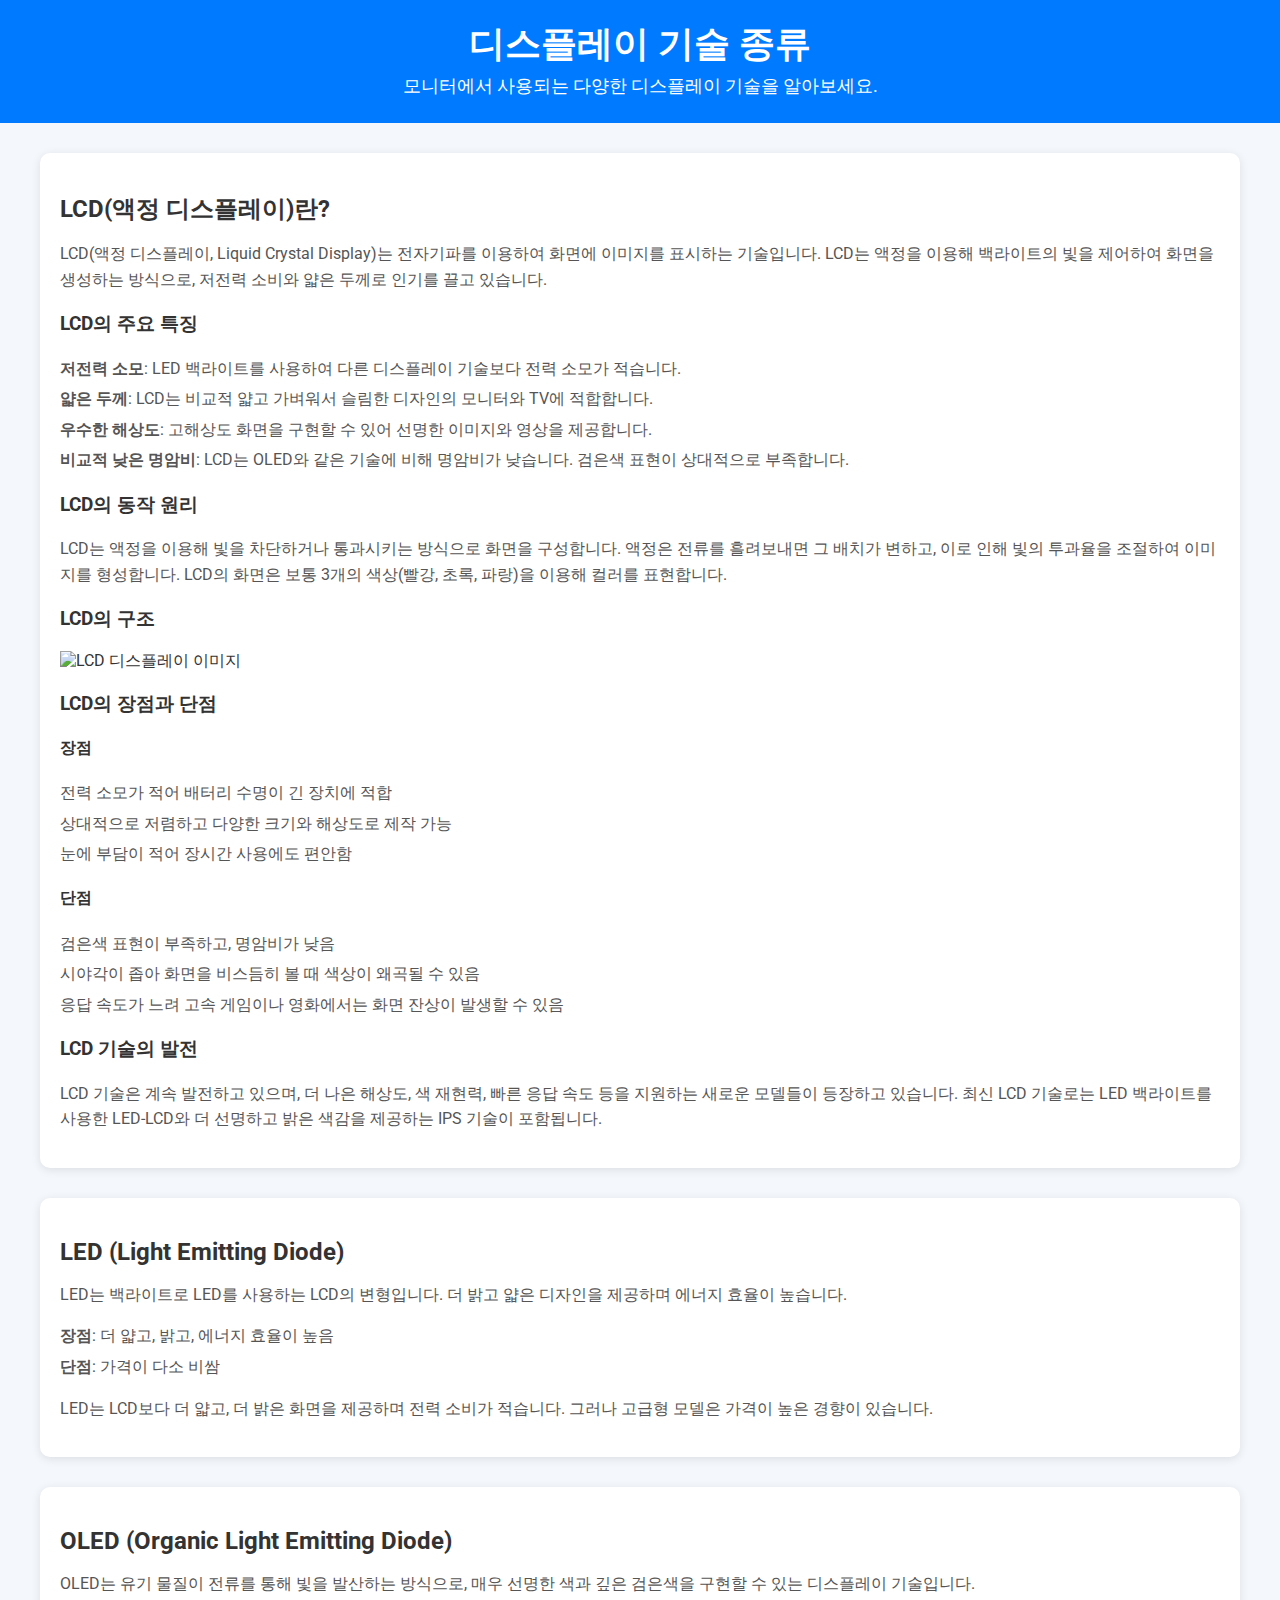
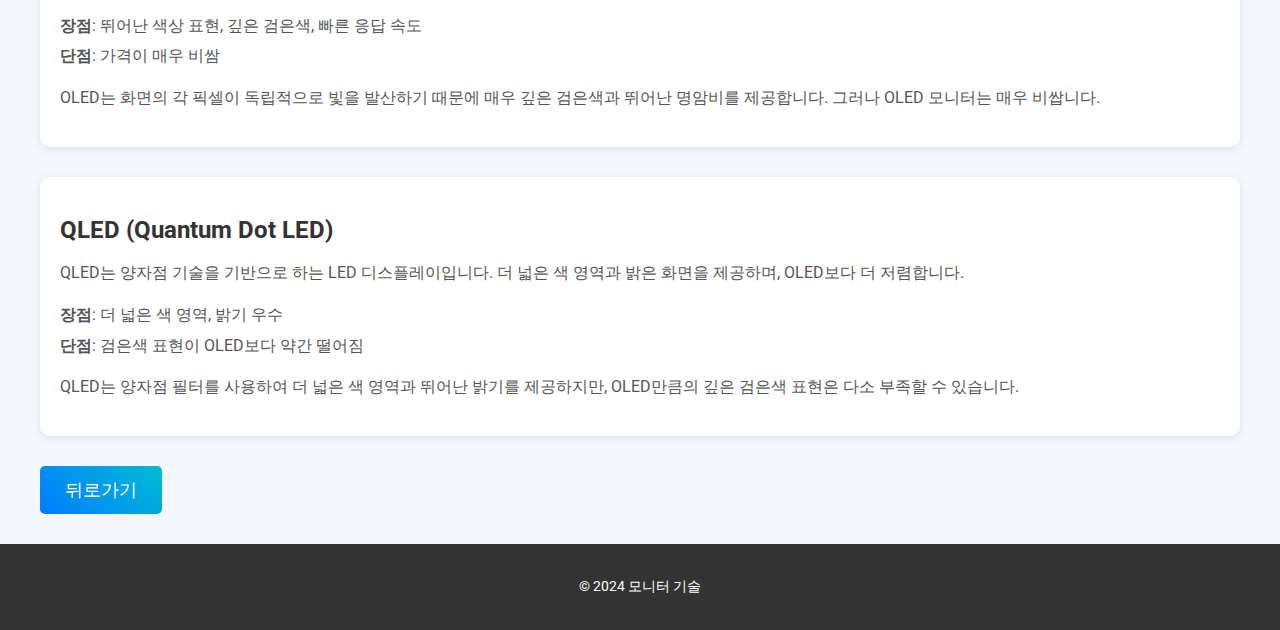
==== display-tech.html @ 16ad0f26 "Update display-tech.html" ====
<!DOCTYPE html>
<html lang="ko">
<head>
  <meta charset="UTF-8">
  <meta name="viewport" content="width=device-width, initial-scale=1.0">
  <title>디스플레이 기술 종류</title>
  <link href="https://fonts.googleapis.com/css2?family=Roboto:wght@400;500;700&display=swap" rel="stylesheet">
  <link rel="stylesheet" href="style1.css">
</head>
<body>

  <header>
    <h1>디스플레이 기술 종류</h1>
    <p>모니터에서 사용되는 다양한 디스플레이 기술을 알아보세요.</p>
  </header>

  <main>
    <div class="product-container">
      <section class="product">
        <h2>LCD(액정 디스플레이)란?</h2>
        <p>LCD(액정 디스플레이, Liquid Crystal Display)는 전자기파를 이용하여 화면에 이미지를 표시하는 기술입니다. LCD는 액정을 이용해 백라이트의 빛을 제어하여 화면을 생성하는 방식으로, 저전력 소비와 얇은 두께로 인기를 끌고 있습니다.</p>
        
        <h3>LCD의 주요 특징</h3>
        <ul>
          <li><strong>저전력 소모</strong>: LED 백라이트를 사용하여 다른 디스플레이 기술보다 전력 소모가 적습니다.</li>
          <li><strong>얇은 두께</strong>: LCD는 비교적 얇고 가벼워서 슬림한 디자인의 모니터와 TV에 적합합니다.</li>
          <li><strong>우수한 해상도</strong>: 고해상도 화면을 구현할 수 있어 선명한 이미지와 영상을 제공합니다.</li>
          <li><strong>비교적 낮은 명암비</strong>: LCD는 OLED와 같은 기술에 비해 명암비가 낮습니다. 검은색 표현이 상대적으로 부족합니다.</li>
        </ul>
  
        <h3>LCD의 동작 원리</h3>
        <p>LCD는 액정을 이용해 빛을 차단하거나 통과시키는 방식으로 화면을 구성합니다. 액정은 전류를 흘려보내면 그 배치가 변하고, 이로 인해 빛의 투과율을 조절하여 이미지를 형성합니다. LCD의 화면은 보통 3개의 색상(빨강, 초록, 파랑)을 이용해 컬러를 표현합니다.</p>

        <h3>LCD의 구조</h3>
        <!-- 외부 URL로 이미지를 삽입 -->
        <img src="https://news.samsungdisplay.com/wp-content/uploads/2014/11/141017-%EC%97%98%EC%8B%9C%EB%94%9420%EA%B5%AC%EB%8F%99%EC%9B%90%EB%A6%AC1.jpg" alt="LCD 디스플레이 이미지" class="product-image">
  
        <h3>LCD의 장점과 단점</h3>
        <h4>장점</h4>
        <ul>
          <li>전력 소모가 적어 배터리 수명이 긴 장치에 적합</li>
          <li>상대적으로 저렴하고 다양한 크기와 해상도로 제작 가능</li>
          <li>눈에 부담이 적어 장시간 사용에도 편안함</li>
        </ul>
  
        <h4>단점</h4>
        <ul>
          <li>검은색 표현이 부족하고, 명암비가 낮음</li>
          <li>시야각이 좁아 화면을 비스듬히 볼 때 색상이 왜곡될 수 있음</li>
          <li>응답 속도가 느려 고속 게임이나 영화에서는 화면 잔상이 발생할 수 있음</li>
        </ul>
  
        <h3>LCD 기술의 발전</h3>
        <p>LCD 기술은 계속 발전하고 있으며, 더 나은 해상도, 색 재현력, 빠른 응답 속도 등을 지원하는 새로운 모델들이 등장하고 있습니다. 최신 LCD 기술로는 LED 백라이트를 사용한 LED-LCD와 더 선명하고 밝은 색감을 제공하는 IPS 기술이 포함됩니다.</p>
      </section>

      <section class="product">
        <h2>LED (Light Emitting Diode)</h2>
        <p>LED는 백라이트로 LED를 사용하는 LCD의 변형입니다. 더 밝고 얇은 디자인을 제공하며 에너지 효율이 높습니다.</p>
        <ul>
          <li><strong>장점</strong>: 더 얇고, 밝고, 에너지 효율이 높음</li>
          <li><strong>단점</strong>: 가격이 다소 비쌈</li>
        </ul>
        <p>LED는 LCD보다 더 얇고, 더 밝은 화면을 제공하며 전력 소비가 적습니다. 그러나 고급형 모델은 가격이 높은 경향이 있습니다.</p>
      </section>

      <section class="product">
        <h2>OLED (Organic Light Emitting Diode)</h2>
        <p>OLED는 유기 물질이 전류를 통해 빛을 발산하는 방식으로, 매우 선명한 색과 깊은 검은색을 구현할 수 있는 디스플레이 기술입니다.</p>
        <ul>
          <li><strong>장점</strong>: 뛰어난 색상 표현, 깊은 검은색, 빠른 응답 속도</li>
          <li><strong>단점</strong>: 가격이 매우 비쌈</li>
        </ul>
        <p>OLED는 화면의 각 픽셀이 독립적으로 빛을 발산하기 때문에 매우 깊은 검은색과 뛰어난 명암비를 제공합니다. 그러나 OLED 모니터는 매우 비쌉니다.</p>
      </section>

      <section class="product">
        <h2>QLED (Quantum Dot LED)</h2>
        <p>QLED는 양자점 기술을 기반으로 하는 LED 디스플레이입니다. 더 넓은 색 영역과 밝은 화면을 제공하며, OLED보다 더 저렴합니다.</p>
        <ul>
          <li><strong>장점</strong>: 더 넓은 색 영역, 밝기 우수</li>
          <li><strong>단점</strong>: 검은색 표현이 OLED보다 약간 떨어짐</li>
        </ul>
        <p>QLED는 양자점 필터를 사용하여 더 넓은 색 영역과 뛰어난 밝기를 제공하지만, OLED만큼의 깊은 검은색 표현은 다소 부족할 수 있습니다.</p>
      </section>

      <section>
        <button class="gradient-button" onclick="window.history.back()">뒤로가기</button>
      </section>
    </div>
  </main>

  <footer>
    <p>&copy; 2024 모니터 기술</p>
  </footer>

</body>
</html>
---- style1.css ----
/* 기본 설정 */
body {
  font-family: 'Roboto', sans-serif;
  margin: 0;
  padding: 0;
  background-color: #f4f7fc;
  color: #333;
}

header {
  background-color: #007bff;
  color: white;
  padding: 20px;
  text-align: center;
}

header h1 {
  font-size: 36px;
  margin: 0;
}

header p {
  font-size: 18px;
  margin: 5px 0;
}

/* 콘텐츠 레이아웃 */
.product-container {
  max-width: 1200px;
  margin: 30px auto;
  padding: 0 15px;
}

.product {
  background-color: white;
  border-radius: 10px;
  box-shadow: 0 2px 10px rgba(0, 0, 0, 0.1);
  margin-bottom: 30px;
  padding: 20px;
}

.product h2 {
  font-size: 24px;
  margin-bottom: 10px;
  color: #333;
}

.product p, .product ul {
  font-size: 16px;
  line-height: 1.6;
  color: #555;
}

.product ul {
  list-style-type: none;
  padding: 0;
}

.product li {
  margin: 5px 0;
}

/* 버튼 스타일 */
button {
  background-color: #007bff;
  color: white;
  font-size: 16px;
  padding: 15px 30px;
  border: none;
  border-radius: 5px;
  cursor: pointer;
  transition: background-color 0.3s, transform 0.2s;
}

button:hover {
  background-color: #0056b3;
  transform: scale(1.05);
}

/* '뒤로가기' 버튼 */
.gradient-button {
  background: linear-gradient(45deg, #007bff, #00bcd4);
  font-size: 18px;
  padding: 12px 25px;
  border-radius: 5px;
}

.gradient-button:hover {
  background: linear-gradient(45deg, #0056b3, #008cba);
  transform: scale(1.05);
}

/* 푸터 */
footer {
  text-align: center;
  padding: 20px;
  background-color: #333;
  color: white;
  font-size: 14px;
}

/* 반응형 디자인 */
@media (max-width: 768px) {
  header h1 {
    font-size: 28px;
  }

  .product-container {
    padding: 0 10px;
  }

  button {
    font-size: 14px;
    padding: 12px 25px;
  }
}

/* GIF 이미지 스타일링 */
.image-style {
  max-width: 100%;  /* 화면 크기에 맞게 반응형 */
  height: auto;     /* 비율 유지 */
  display: block;   /* 이미지가 블록 요소로 다뤄짐 */
  margin: 20px auto; /* 중앙 정렬 */
}
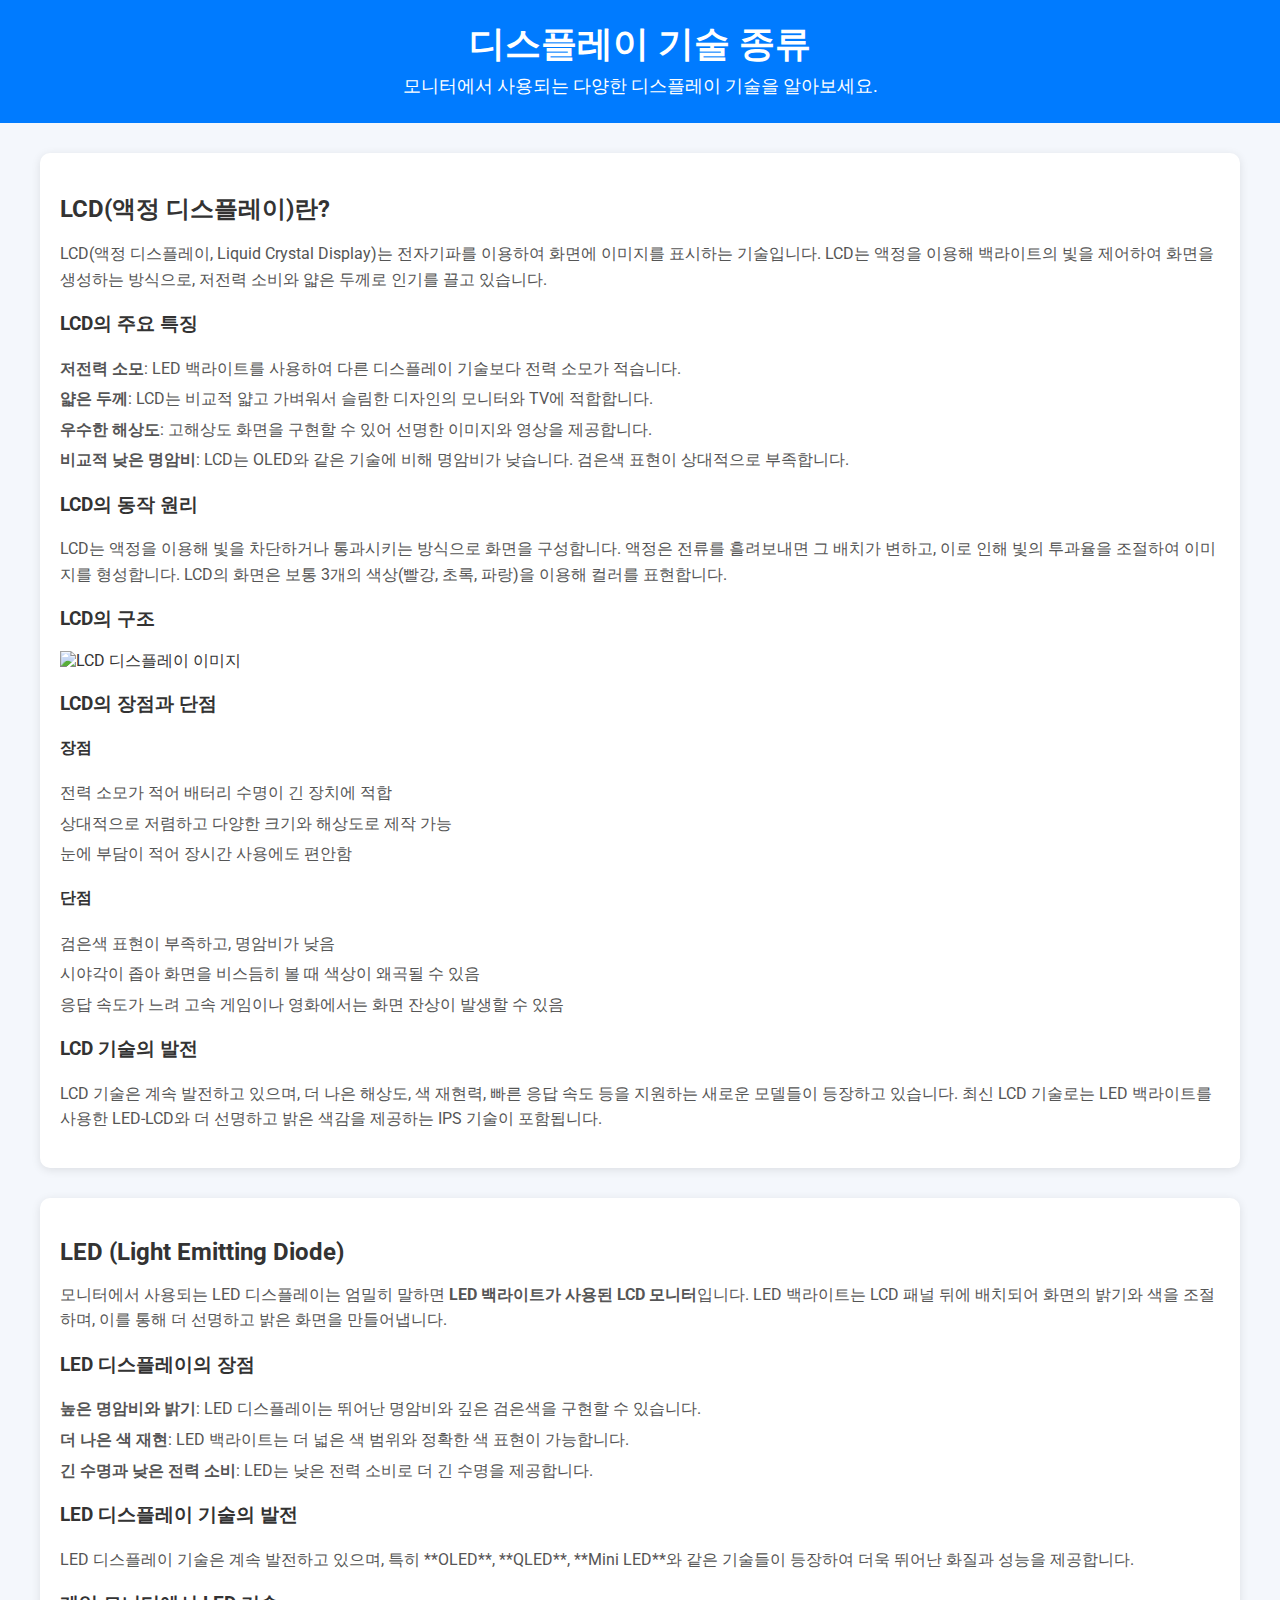
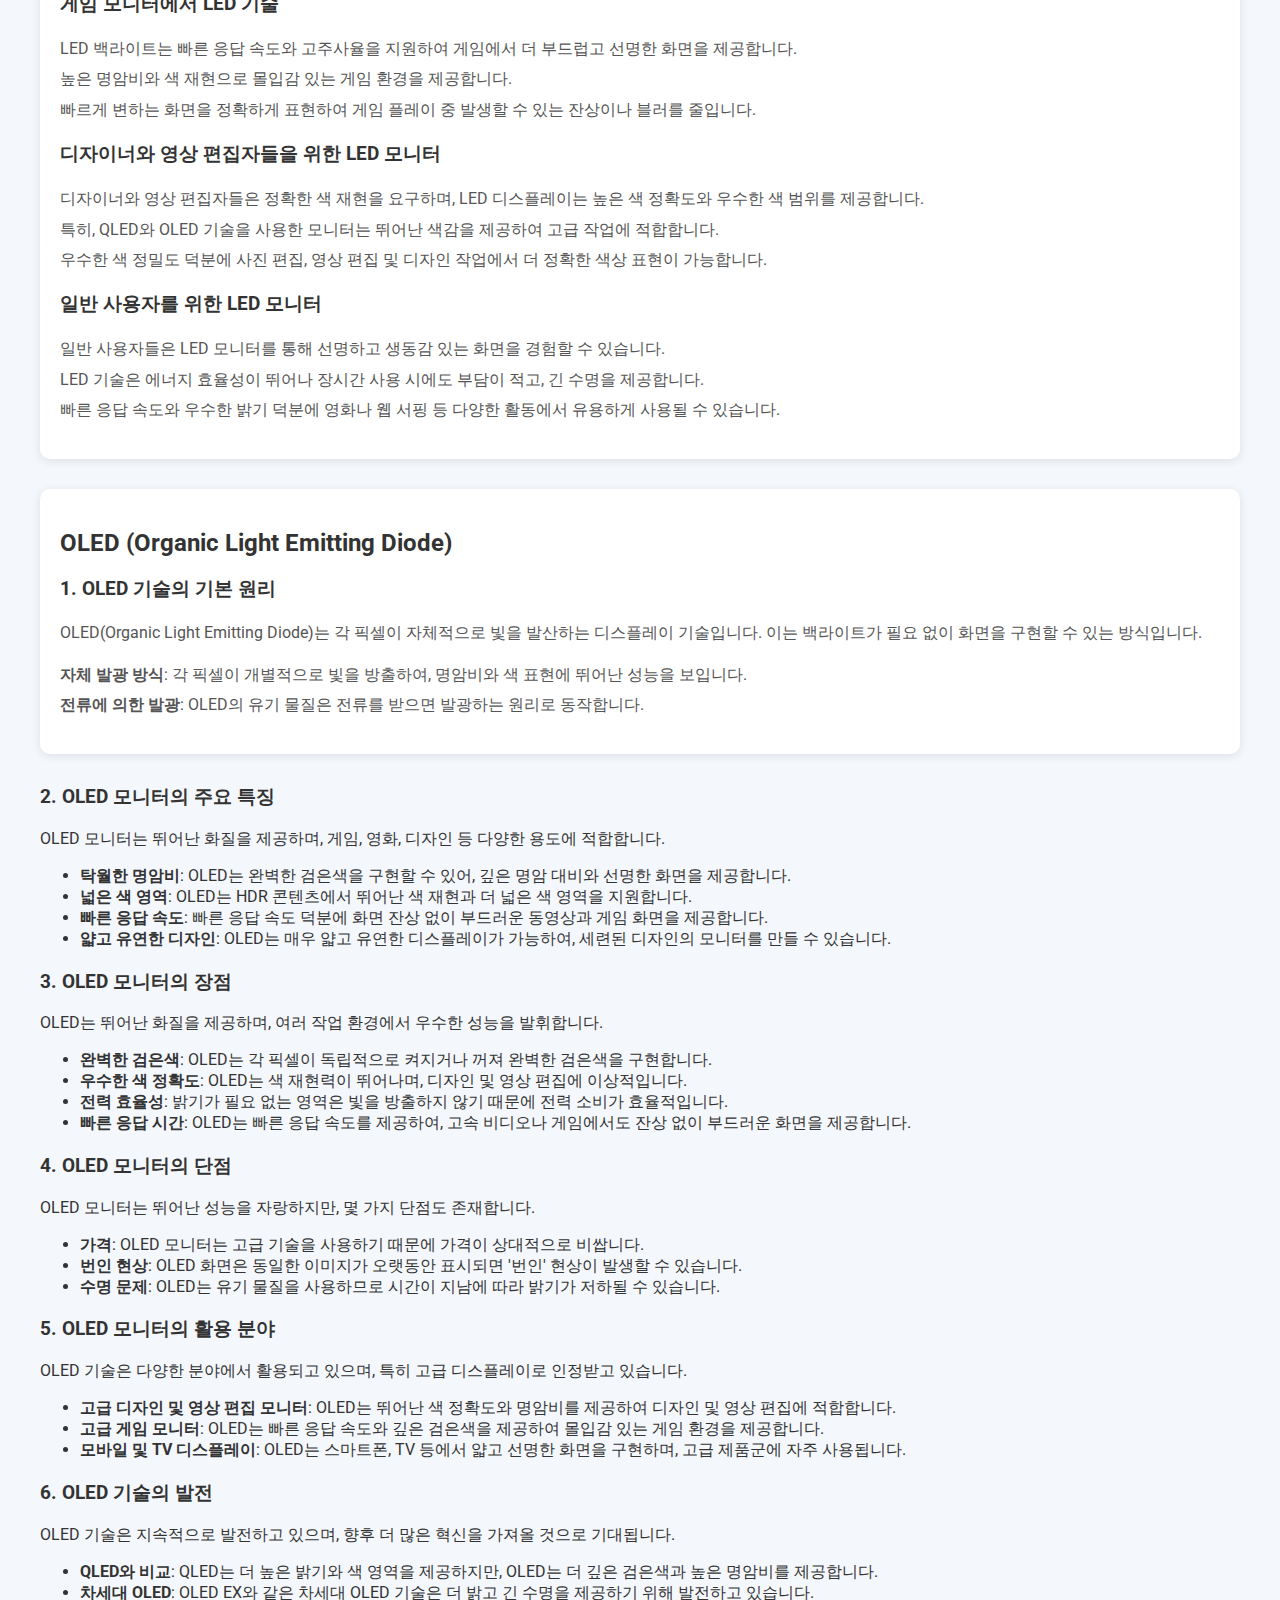
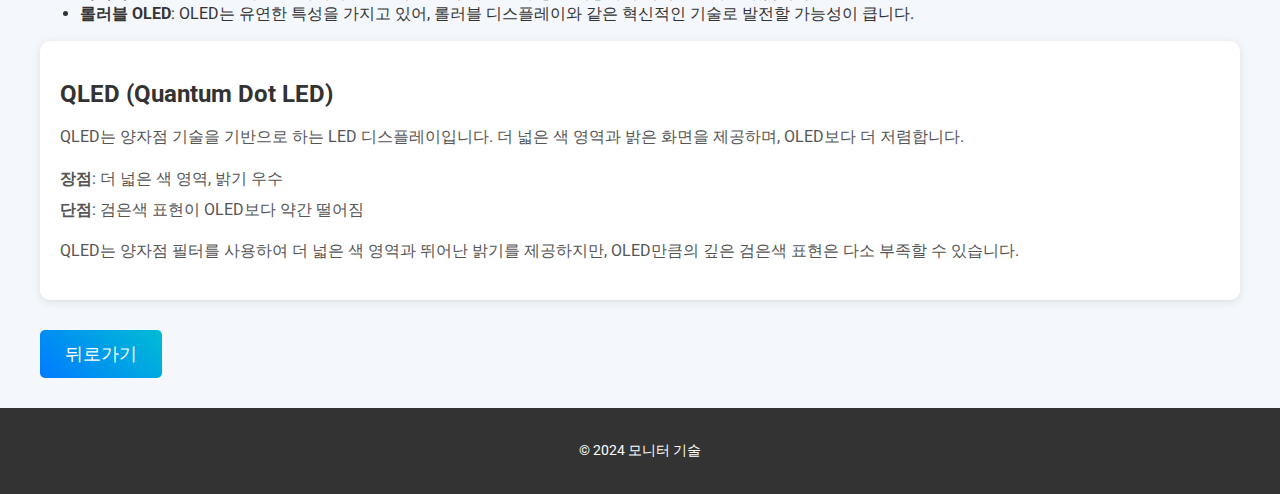
==== commit fc690ca0: "Update display-tech.html" ====
--- a/display-tech.html
+++ b/display-tech.html
@@ -56,22 +56,101 @@
 
       <section class="product">
         <h2>LED (Light Emitting Diode)</h2>
-        <p>LED는 백라이트로 LED를 사용하는 LCD의 변형입니다. 더 밝고 얇은 디자인을 제공하며 에너지 효율이 높습니다.</p>
+        <p>모니터에서 사용되는 LED 디스플레이는 엄밀히 말하면 <strong>LED 백라이트가 사용된 LCD 모니터</strong>입니다. LED 백라이트는 LCD 패널 뒤에 배치되어 화면의 밝기와 색을 조절하며, 이를 통해 더 선명하고 밝은 화면을 만들어냅니다.</p>
+
+        <h3>LED 디스플레이의 장점</h3>
         <ul>
-          <li><strong>장점</strong>: 더 얇고, 밝고, 에너지 효율이 높음</li>
-          <li><strong>단점</strong>: 가격이 다소 비쌈</li>
+          <li><strong>높은 명암비와 밝기</strong>: LED 디스플레이는 뛰어난 명암비와 깊은 검은색을 구현할 수 있습니다.</li>
+          <li><strong>더 나은 색 재현</strong>: LED 백라이트는 더 넓은 색 범위와 정확한 색 표현이 가능합니다.</li>
+          <li><strong>긴 수명과 낮은 전력 소비</strong>: LED는 낮은 전력 소비로 더 긴 수명을 제공합니다.</li>
         </ul>
-        <p>LED는 LCD보다 더 얇고, 더 밝은 화면을 제공하며 전력 소비가 적습니다. 그러나 고급형 모델은 가격이 높은 경향이 있습니다.</p>
+
+        <h3>LED 디스플레이 기술의 발전</h3>
+        <p>LED 디스플레이 기술은 계속 발전하고 있으며, 특히 **OLED**, **QLED**, **Mini LED**와 같은 기술들이 등장하여 더욱 뛰어난 화질과 성능을 제공합니다.</p>
+
+        <h3>게임 모니터에서 LED 기술</h3>
+          <ul>
+            <li>LED 백라이트는 빠른 응답 속도와 고주사율을 지원하여 게임에서 더 부드럽고 선명한 화면을 제공합니다.</li>
+            <li>높은 명암비와 색 재현으로 몰입감 있는 게임 환경을 제공합니다.</li>
+            <li>빠르게 변하는 화면을 정확하게 표현하여 게임 플레이 중 발생할 수 있는 잔상이나 블러를 줄입니다.</li>
+          </ul>
+
+        <h3>디자이너와 영상 편집자들을 위한 LED 모니터</h3>
+        <ul>
+          <li>디자이너와 영상 편집자들은 정확한 색 재현을 요구하며, LED 디스플레이는 높은 색 정확도와 우수한 색 범위를 제공합니다.</li>
+          <li>특히, QLED와 OLED 기술을 사용한 모니터는 뛰어난 색감을 제공하여 고급 작업에 적합합니다.</li>
+          <li>우수한 색 정밀도 덕분에 사진 편집, 영상 편집 및 디자인 작업에서 더 정확한 색상 표현이 가능합니다.</li>
+        </ul>
+
+        <h3>일반 사용자를 위한 LED 모니터</h3>
+        <ul>
+          <li>일반 사용자들은 LED 모니터를 통해 선명하고 생동감 있는 화면을 경험할 수 있습니다.</li>
+          <li>LED 기술은 에너지 효율성이 뛰어나 장시간 사용 시에도 부담이 적고, 긴 수명을 제공합니다.</li>
+          <li>빠른 응답 속도와 우수한 밝기 덕분에 영화나 웹 서핑 등 다양한 활동에서 유용하게 사용될 수 있습니다.</li>
+        </ul>
+
       </section>
 
       <section class="product">
         <h2>OLED (Organic Light Emitting Diode)</h2>
-        <p>OLED는 유기 물질이 전류를 통해 빛을 발산하는 방식으로, 매우 선명한 색과 깊은 검은색을 구현할 수 있는 디스플레이 기술입니다.</p>
-        <ul>
-          <li><strong>장점</strong>: 뛰어난 색상 표현, 깊은 검은색, 빠른 응답 속도</li>
-          <li><strong>단점</strong>: 가격이 매우 비쌈</li>
-        </ul>
-        <p>OLED는 화면의 각 픽셀이 독립적으로 빛을 발산하기 때문에 매우 깊은 검은색과 뛰어난 명암비를 제공합니다. 그러나 OLED 모니터는 매우 비쌉니다.</p>
+<h3>1. OLED 기술의 기본 원리</h2>
+      <p>OLED(Organic Light Emitting Diode)는 각 픽셀이 자체적으로 빛을 발산하는 디스플레이 기술입니다. 이는 백라이트가 필요 없이 화면을 구현할 수 있는 방식입니다.</p>
+      <ul>
+        <li><strong>자체 발광 방식</strong>: 각 픽셀이 개별적으로 빛을 방출하여, 명암비와 색 표현에 뛰어난 성능을 보입니다.</li>
+        <li><strong>전류에 의한 발광</strong>: OLED의 유기 물질은 전류를 받으면 발광하는 원리로 동작합니다.</li>
+      </ul>
+    </section>
+
+    <section>
+      <h3>2. OLED 모니터의 주요 특징</h2>
+      <p>OLED 모니터는 뛰어난 화질을 제공하며, 게임, 영화, 디자인 등 다양한 용도에 적합합니다.</p>
+      <ul>
+        <li><strong>탁월한 명암비</strong>: OLED는 완벽한 검은색을 구현할 수 있어, 깊은 명암 대비와 선명한 화면을 제공합니다.</li>
+        <li><strong>넓은 색 영역</strong>: OLED는 HDR 콘텐츠에서 뛰어난 색 재현과 더 넓은 색 영역을 지원합니다.</li>
+        <li><strong>빠른 응답 속도</strong>: 빠른 응답 속도 덕분에 화면 잔상 없이 부드러운 동영상과 게임 화면을 제공합니다.</li>
+        <li><strong>얇고 유연한 디자인</strong>: OLED는 매우 얇고 유연한 디스플레이가 가능하여, 세련된 디자인의 모니터를 만들 수 있습니다.</li>
+      </ul>
+    </section>
+
+    <section>
+      <h3>3. OLED 모니터의 장점</h2>
+      <p>OLED는 뛰어난 화질을 제공하며, 여러 작업 환경에서 우수한 성능을 발휘합니다.</p>
+      <ul>
+        <li><strong>완벽한 검은색</strong>: OLED는 각 픽셀이 독립적으로 켜지거나 꺼져 완벽한 검은색을 구현합니다.</li>
+        <li><strong>우수한 색 정확도</strong>: OLED는 색 재현력이 뛰어나며, 디자인 및 영상 편집에 이상적입니다.</li>
+        <li><strong>전력 효율성</strong>: 밝기가 필요 없는 영역은 빛을 방출하지 않기 때문에 전력 소비가 효율적입니다.</li>
+        <li><strong>빠른 응답 시간</strong>: OLED는 빠른 응답 속도를 제공하여, 고속 비디오나 게임에서도 잔상 없이 부드러운 화면을 제공합니다.</li>
+      </ul>
+    </section>
+
+    <section>
+      <h3>4. OLED 모니터의 단점</h2>
+      <p>OLED 모니터는 뛰어난 성능을 자랑하지만, 몇 가지 단점도 존재합니다.</p>
+      <ul>
+        <li><strong>가격</strong>: OLED 모니터는 고급 기술을 사용하기 때문에 가격이 상대적으로 비쌉니다.</li>
+        <li><strong>번인 현상</strong>: OLED 화면은 동일한 이미지가 오랫동안 표시되면 '번인' 현상이 발생할 수 있습니다.</li>
+        <li><strong>수명 문제</strong>: OLED는 유기 물질을 사용하므로 시간이 지남에 따라 밝기가 저하될 수 있습니다.</li>
+      </ul>
+    </section>
+
+    <section>
+      <h3>5. OLED 모니터의 활용 분야</h2>
+      <p>OLED 기술은 다양한 분야에서 활용되고 있으며, 특히 고급 디스플레이로 인정받고 있습니다.</p>
+      <ul>
+        <li><strong>고급 디자인 및 영상 편집 모니터</strong>: OLED는 뛰어난 색 정확도와 명암비를 제공하여 디자인 및 영상 편집에 적합합니다.</li>
+        <li><strong>고급 게임 모니터</strong>: OLED는 빠른 응답 속도와 깊은 검은색을 제공하여 몰입감 있는 게임 환경을 제공합니다.</li>
+        <li><strong>모바일 및 TV 디스플레이</strong>: OLED는 스마트폰, TV 등에서 얇고 선명한 화면을 구현하며, 고급 제품군에 자주 사용됩니다.</li>
+      </ul>
+    </section>
+
+    <section>
+      <h3>6. OLED 기술의 발전</h2>
+      <p>OLED 기술은 지속적으로 발전하고 있으며, 향후 더 많은 혁신을 가져올 것으로 기대됩니다.</p>
+      <ul>
+        <li><strong>QLED와 비교</strong>: QLED는 더 높은 밝기와 색 영역을 제공하지만, OLED는 더 깊은 검은색과 높은 명암비를 제공합니다.</li>
+        <li><strong>차세대 OLED</strong>: OLED EX와 같은 차세대 OLED 기술은 더 밝고 긴 수명을 제공하기 위해 발전하고 있습니다.</li>
+        <li><strong>롤러블 OLED</strong>: OLED는 유연한 특성을 가지고 있어, 롤러블 디스플레이와 같은 혁신적인 기술로 발전할 가능성이 큽니다.</li>
+      </ul>
       </section>
 
       <section class="product">
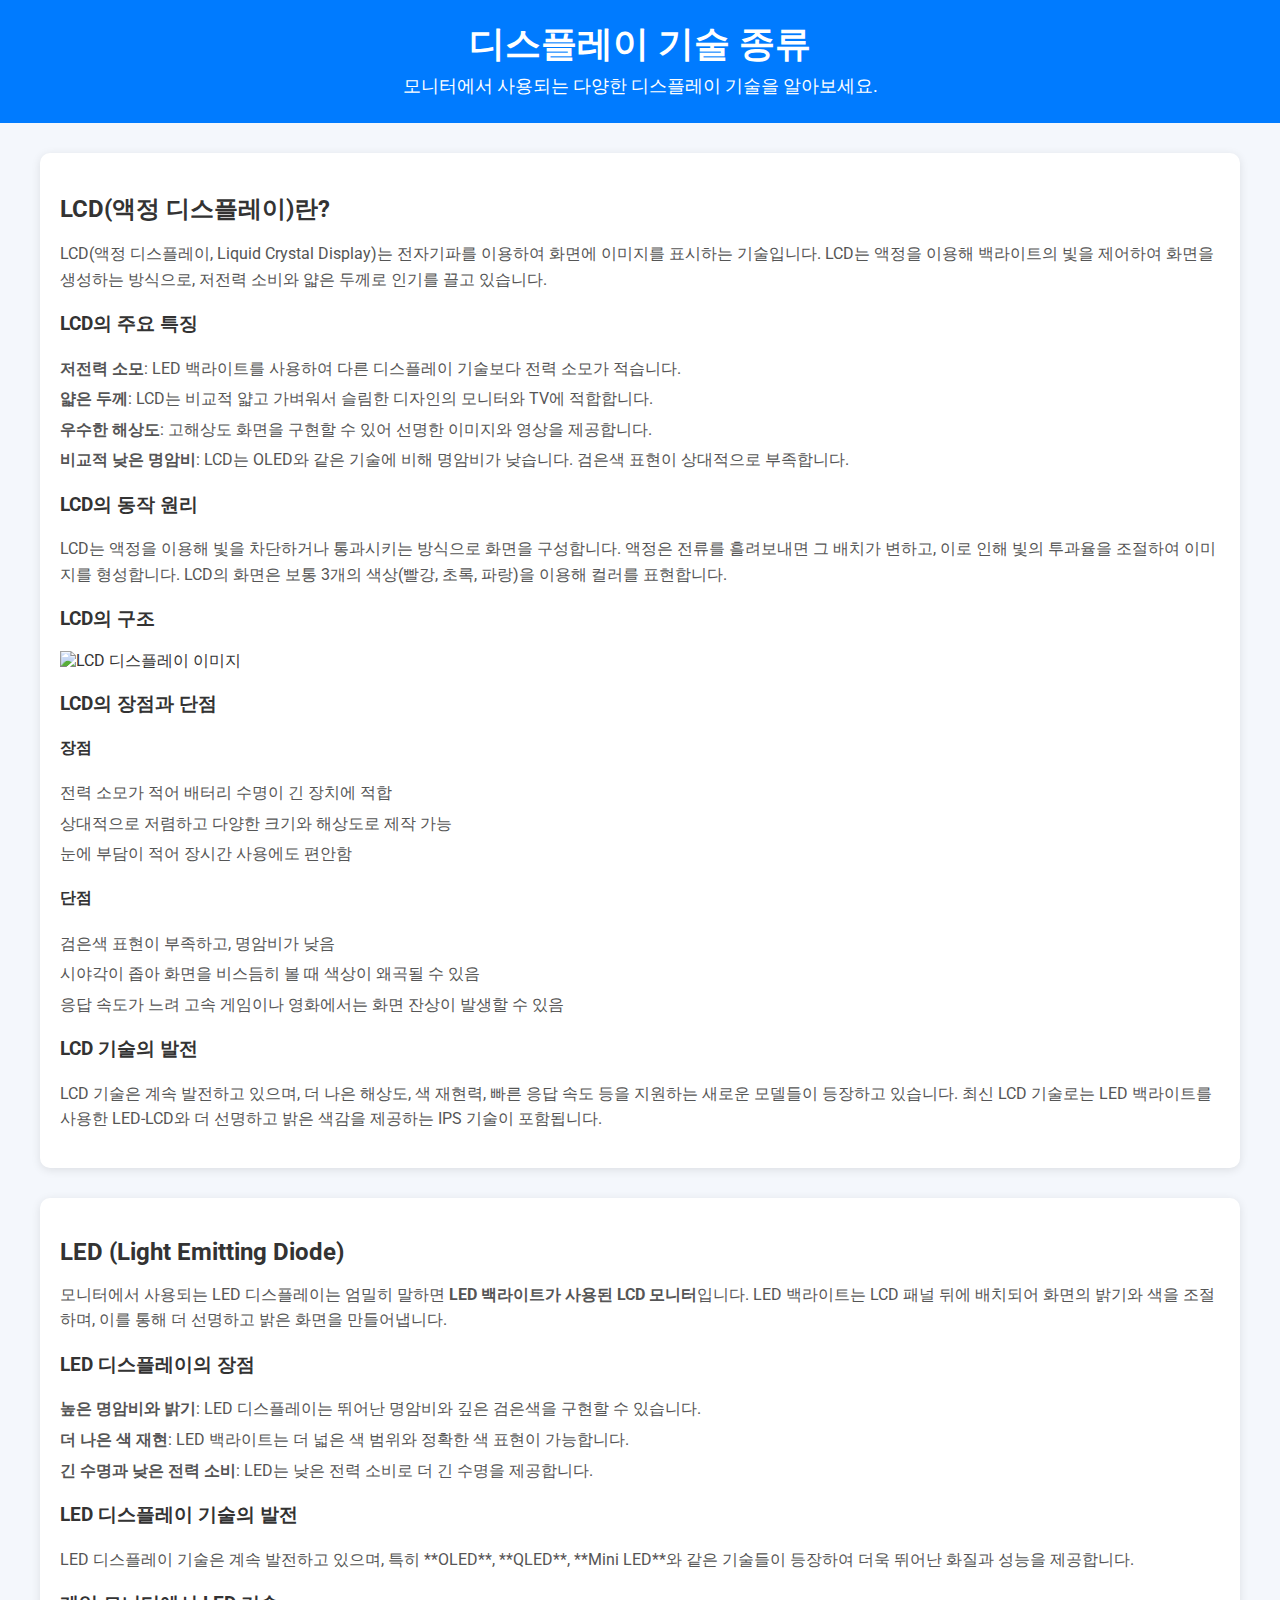
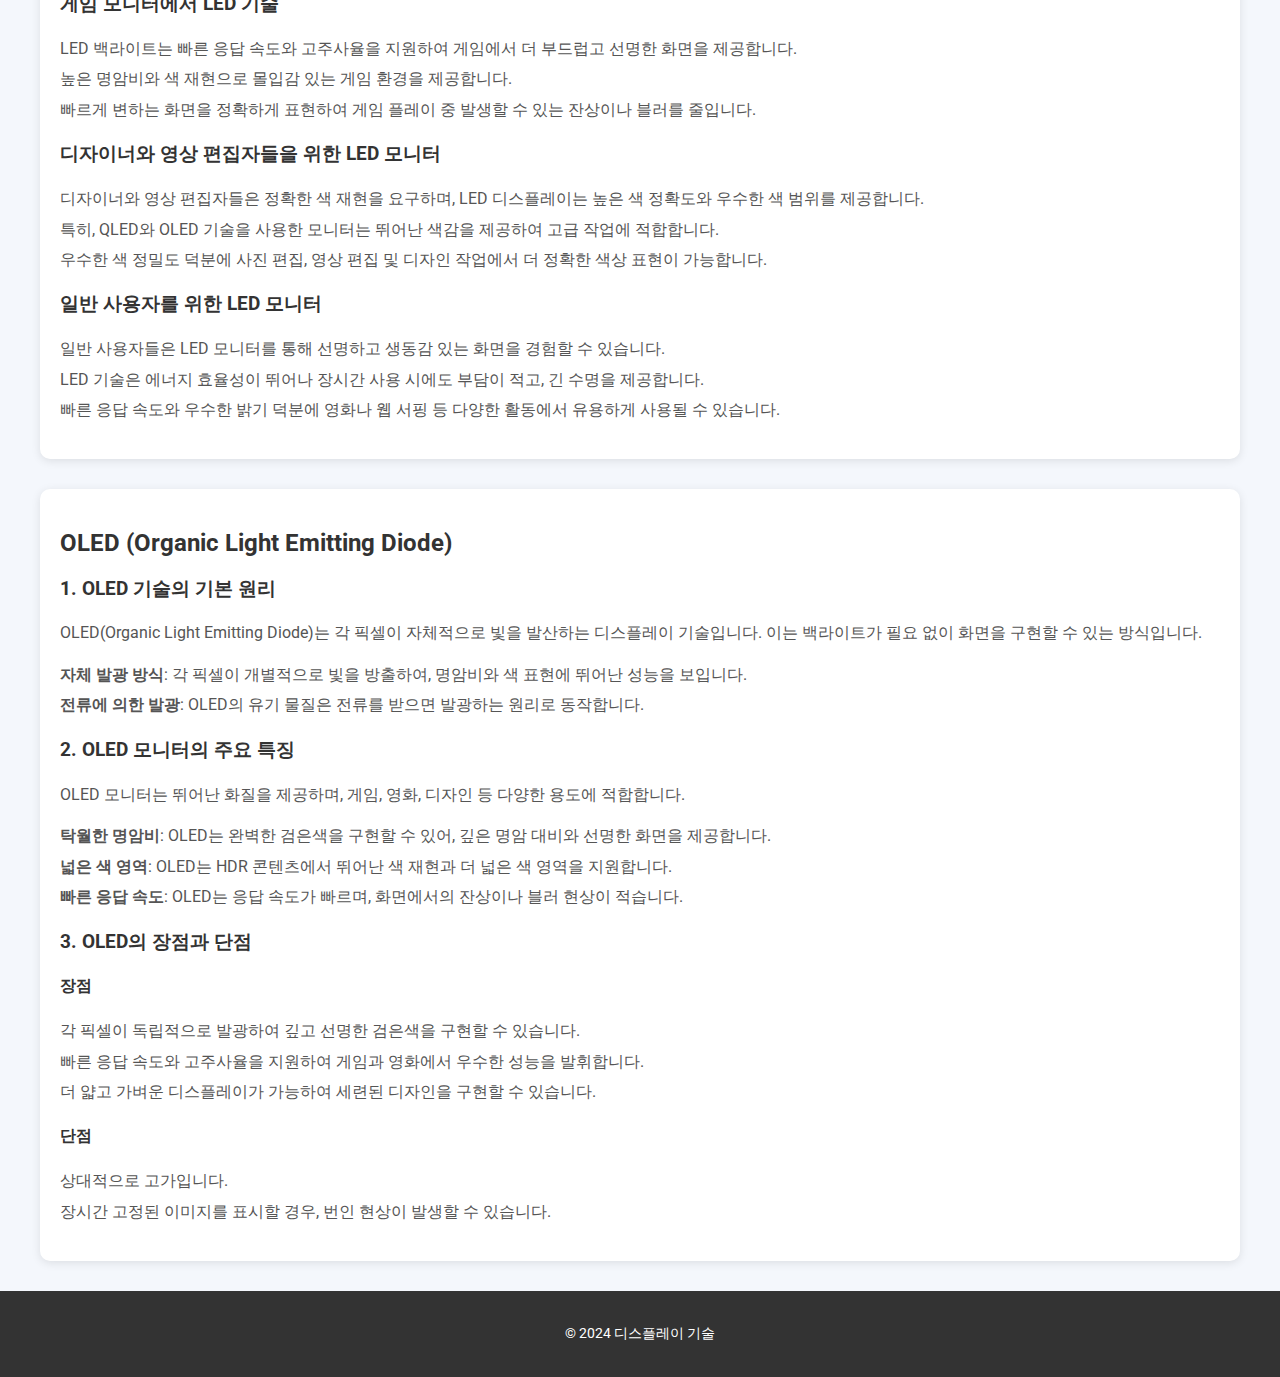
==== commit 77334401: "Update display-tech.html" ====
--- a/display-tech.html
+++ b/display-tech.html
@@ -32,7 +32,6 @@
         <p>LCD는 액정을 이용해 빛을 차단하거나 통과시키는 방식으로 화면을 구성합니다. 액정은 전류를 흘려보내면 그 배치가 변하고, 이로 인해 빛의 투과율을 조절하여 이미지를 형성합니다. LCD의 화면은 보통 3개의 색상(빨강, 초록, 파랑)을 이용해 컬러를 표현합니다.</p>
 
         <h3>LCD의 구조</h3>
-        <!-- 외부 URL로 이미지를 삽입 -->
         <img src="https://news.samsungdisplay.com/wp-content/uploads/2014/11/141017-%EC%97%98%EC%8B%9C%EB%94%9420%EA%B5%AC%EB%8F%99%EC%9B%90%EB%A6%AC1.jpg" alt="LCD 디스플레이 이미지" class="product-image">
   
         <h3>LCD의 장점과 단점</h3>
@@ -93,84 +92,41 @@
 
       <section class="product">
         <h2>OLED (Organic Light Emitting Diode)</h2>
-<h3>1. OLED 기술의 기본 원리</h2>
-      <p>OLED(Organic Light Emitting Diode)는 각 픽셀이 자체적으로 빛을 발산하는 디스플레이 기술입니다. 이는 백라이트가 필요 없이 화면을 구현할 수 있는 방식입니다.</p>
-      <ul>
-        <li><strong>자체 발광 방식</strong>: 각 픽셀이 개별적으로 빛을 방출하여, 명암비와 색 표현에 뛰어난 성능을 보입니다.</li>
-        <li><strong>전류에 의한 발광</strong>: OLED의 유기 물질은 전류를 받으면 발광하는 원리로 동작합니다.</li>
-      </ul>
-    </section>
+        <h3>1. OLED 기술의 기본 원리</h3>
+        <p>OLED(Organic Light Emitting Diode)는 각 픽셀이 자체적으로 빛을 발산하는 디스플레이 기술입니다. 이는 백라이트가 필요 없이 화면을 구현할 수 있는 방식입니다.</p>
+        <ul>
+          <li><strong>자체 발광 방식</strong>: 각 픽셀이 개별적으로 빛을 방출하여, 명암비와 색 표현에 뛰어난 성능을 보입니다.</li>
+          <li><strong>전류에 의한 발광</strong>: OLED의 유기 물질은 전류를 받으면 발광하는 원리로 동작합니다.</li>
+        </ul>
 
-    <section>
-      <h3>2. OLED 모니터의 주요 특징</h2>
-      <p>OLED 모니터는 뛰어난 화질을 제공하며, 게임, 영화, 디자인 등 다양한 용도에 적합합니다.</p>
-      <ul>
-        <li><strong>탁월한 명암비</strong>: OLED는 완벽한 검은색을 구현할 수 있어, 깊은 명암 대비와 선명한 화면을 제공합니다.</li>
-        <li><strong>넓은 색 영역</strong>: OLED는 HDR 콘텐츠에서 뛰어난 색 재현과 더 넓은 색 영역을 지원합니다.</li>
-        <li><strong>빠른 응답 속도</strong>: 빠른 응답 속도 덕분에 화면 잔상 없이 부드러운 동영상과 게임 화면을 제공합니다.</li>
-        <li><strong>얇고 유연한 디자인</strong>: OLED는 매우 얇고 유연한 디스플레이가 가능하여, 세련된 디자인의 모니터를 만들 수 있습니다.</li>
-      </ul>
-    </section>
+        <h3>2. OLED 모니터의 주요 특징</h3>
+        <p>OLED 모니터는 뛰어난 화질을 제공하며, 게임, 영화, 디자인 등 다양한 용도에 적합합니다.</p>
+        <ul>
+          <li><strong>탁월한 명암비</strong>: OLED는 완벽한 검은색을 구현할 수 있어, 깊은 명암 대비와 선명한 화면을 제공합니다.</li>
+          <li><strong>넓은 색 영역</strong>: OLED는 HDR 콘텐츠에서 뛰어난 색 재현과 더 넓은 색 영역을 지원합니다.</li>
+          <li><strong>빠른 응답 속도</strong>: OLED는 응답 속도가 빠르며, 화면에서의 잔상이나 블러 현상이 적습니다.</li>
+        </ul>
 
-    <section>
-      <h3>3. OLED 모니터의 장점</h2>
-      <p>OLED는 뛰어난 화질을 제공하며, 여러 작업 환경에서 우수한 성능을 발휘합니다.</p>
-      <ul>
-        <li><strong>완벽한 검은색</strong>: OLED는 각 픽셀이 독립적으로 켜지거나 꺼져 완벽한 검은색을 구현합니다.</li>
-        <li><strong>우수한 색 정확도</strong>: OLED는 색 재현력이 뛰어나며, 디자인 및 영상 편집에 이상적입니다.</li>
-        <li><strong>전력 효율성</strong>: 밝기가 필요 없는 영역은 빛을 방출하지 않기 때문에 전력 소비가 효율적입니다.</li>
-        <li><strong>빠른 응답 시간</strong>: OLED는 빠른 응답 속도를 제공하여, 고속 비디오나 게임에서도 잔상 없이 부드러운 화면을 제공합니다.</li>
-      </ul>
-    </section>
+        <h3>3. OLED의 장점과 단점</h3>
+        <h4>장점</h4>
+        <ul>
+          <li>각 픽셀이 독립적으로 발광하여 깊고 선명한 검은색을 구현할 수 있습니다.</li>
+          <li>빠른 응답 속도와 고주사율을 지원하여 게임과 영화에서 우수한 성능을 발휘합니다.</li>
+          <li>더 얇고 가벼운 디스플레이가 가능하여 세련된 디자인을 구현할 수 있습니다.</li>
+        </ul>
 
-    <section>
-      <h3>4. OLED 모니터의 단점</h2>
-      <p>OLED 모니터는 뛰어난 성능을 자랑하지만, 몇 가지 단점도 존재합니다.</p>
-      <ul>
-        <li><strong>가격</strong>: OLED 모니터는 고급 기술을 사용하기 때문에 가격이 상대적으로 비쌉니다.</li>
-        <li><strong>번인 현상</strong>: OLED 화면은 동일한 이미지가 오랫동안 표시되면 '번인' 현상이 발생할 수 있습니다.</li>
-        <li><strong>수명 문제</strong>: OLED는 유기 물질을 사용하므로 시간이 지남에 따라 밝기가 저하될 수 있습니다.</li>
-      </ul>
-    </section>
+        <h4>단점</h4>
+        <ul>
+          <li>상대적으로 고가입니다.</li>
+          <li>장시간 고정된 이미지를 표시할 경우, 번인 현상이 발생할 수 있습니다.</li>
+        </ul>
 
-    <section>
-      <h3>5. OLED 모니터의 활용 분야</h2>
-      <p>OLED 기술은 다양한 분야에서 활용되고 있으며, 특히 고급 디스플레이로 인정받고 있습니다.</p>
-      <ul>
-        <li><strong>고급 디자인 및 영상 편집 모니터</strong>: OLED는 뛰어난 색 정확도와 명암비를 제공하여 디자인 및 영상 편집에 적합합니다.</li>
-        <li><strong>고급 게임 모니터</strong>: OLED는 빠른 응답 속도와 깊은 검은색을 제공하여 몰입감 있는 게임 환경을 제공합니다.</li>
-        <li><strong>모바일 및 TV 디스플레이</strong>: OLED는 스마트폰, TV 등에서 얇고 선명한 화면을 구현하며, 고급 제품군에 자주 사용됩니다.</li>
-      </ul>
-    </section>
-
-    <section>
-      <h3>6. OLED 기술의 발전</h2>
-      <p>OLED 기술은 지속적으로 발전하고 있으며, 향후 더 많은 혁신을 가져올 것으로 기대됩니다.</p>
-      <ul>
-        <li><strong>QLED와 비교</strong>: QLED는 더 높은 밝기와 색 영역을 제공하지만, OLED는 더 깊은 검은색과 높은 명암비를 제공합니다.</li>
-        <li><strong>차세대 OLED</strong>: OLED EX와 같은 차세대 OLED 기술은 더 밝고 긴 수명을 제공하기 위해 발전하고 있습니다.</li>
-        <li><strong>롤러블 OLED</strong>: OLED는 유연한 특성을 가지고 있어, 롤러블 디스플레이와 같은 혁신적인 기술로 발전할 가능성이 큽니다.</li>
-      </ul>
-      </section>
-
-      <section class="product">
-        <h2>QLED (Quantum Dot LED)</h2>
-        <p>QLED는 양자점 기술을 기반으로 하는 LED 디스플레이입니다. 더 넓은 색 영역과 밝은 화면을 제공하며, OLED보다 더 저렴합니다.</p>
-        <ul>
-          <li><strong>장점</strong>: 더 넓은 색 영역, 밝기 우수</li>
-          <li><strong>단점</strong>: 검은색 표현이 OLED보다 약간 떨어짐</li>
-        </ul>
-        <p>QLED는 양자점 필터를 사용하여 더 넓은 색 영역과 뛰어난 밝기를 제공하지만, OLED만큼의 깊은 검은색 표현은 다소 부족할 수 있습니다.</p>
-      </section>
-
-      <section>
-        <button class="gradient-button" onclick="window.history.back()">뒤로가기</button>
       </section>
     </div>
   </main>
 
   <footer>
-    <p>&copy; 2024 모니터 기술</p>
+    <p>&copy; 2024 디스플레이 기술</p>
   </footer>
 
 </body>
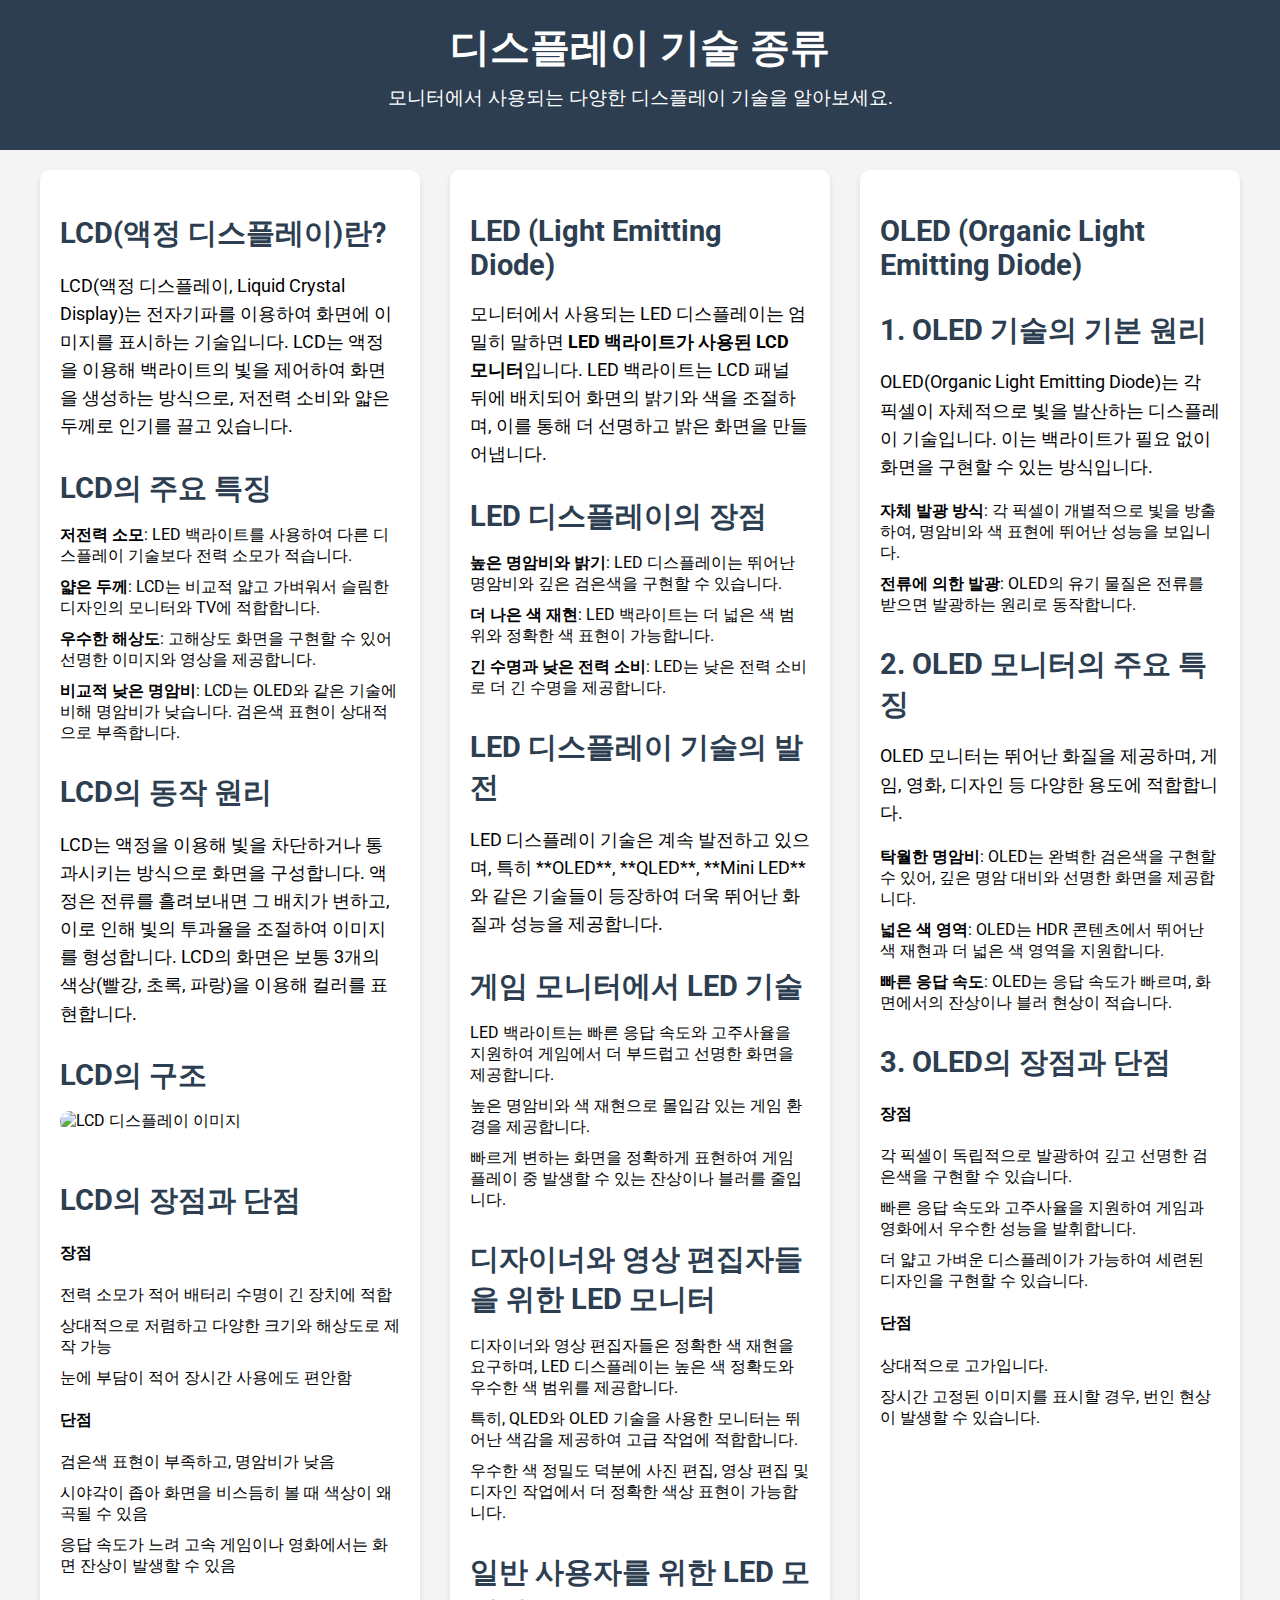
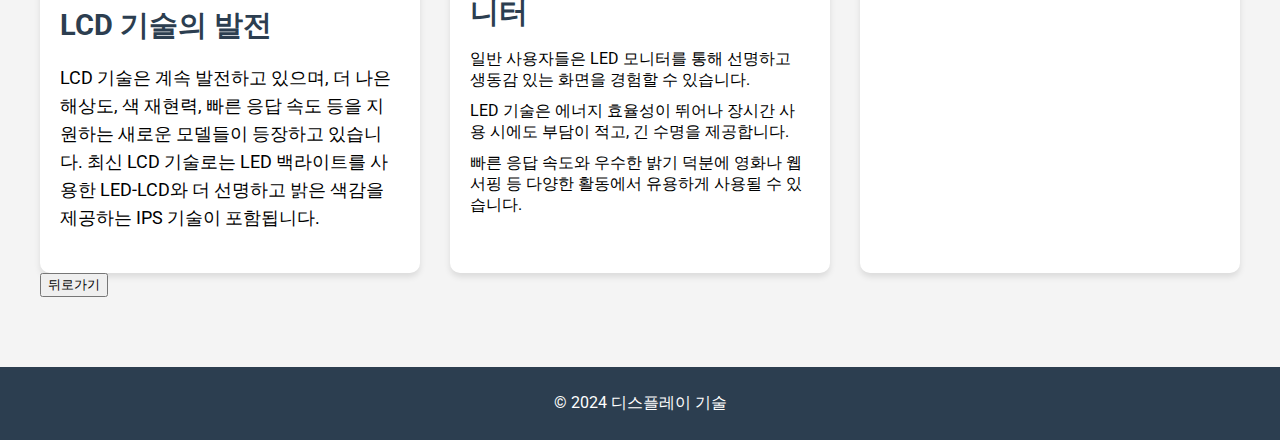
==== commit 46077926: "Update display-tech.html" ====
--- a/display-tech.html
+++ b/display-tech.html
@@ -123,6 +123,8 @@
 
       </section>
     </div>
+
+        <button onclick="window.history.back()">뒤로가기</button>
   </main>
 
   <footer>
--- a/style1.css
+++ b/style1.css
@@ -1,124 +1,101 @@
-/* 기본 설정 */
+/* 기본 폰트 설정 */
 body {
   font-family: 'Roboto', sans-serif;
   margin: 0;
   padding: 0;
-  background-color: #f4f7fc;
-  color: #333;
+  box-sizing: border-box;
+  background-color: #f4f4f4;
 }
 
+/* 헤더 스타일 */
 header {
-  background-color: #007bff;
+  background-color: #2c3e50;
   color: white;
-  padding: 20px;
   text-align: center;
+  padding: 20px 0;
 }
 
 header h1 {
-  font-size: 36px;
   margin: 0;
+  font-size: 2.5em;
 }
 
 header p {
-  font-size: 18px;
-  margin: 5px 0;
+  margin-top: 10px;
+  font-size: 1.2em;
 }
 
-/* 콘텐츠 레이아웃 */
+/* 메인 콘텐츠 스타일 */
+main {
+  max-width: 1200px;
+  margin: 0 auto;
+  padding: 20px;
+}
+
 .product-container {
-  max-width: 1200px;
-  margin: 30px auto;
-  padding: 0 15px;
+  display: flex;
+  flex-wrap: wrap;
+  gap: 30px;
 }
 
 .product {
   background-color: white;
+  padding: 20px;
   border-radius: 10px;
-  box-shadow: 0 2px 10px rgba(0, 0, 0, 0.1);
-  margin-bottom: 30px;
-  padding: 20px;
+  box-shadow: 0 4px 6px rgba(0, 0, 0, 0.1);
+  flex: 1 1 calc(33.333% - 30px);
+  box-sizing: border-box;
 }
 
-.product h2 {
-  font-size: 24px;
-  margin-bottom: 10px;
-  color: #333;
+.product h2, .product h3 {
+  font-size: 1.8em;
+  margin-bottom: 15px;
+  color: #2c3e50;
 }
 
-.product p, .product ul {
-  font-size: 16px;
+.product p {
+  font-size: 1.1em;
   line-height: 1.6;
-  color: #555;
+  margin-bottom: 20px;
 }
 
 .product ul {
-  list-style-type: none;
-  padding: 0;
+  list-style: none;
+  padding-left: 0;
 }
 
-.product li {
-  margin: 5px 0;
+.product ul li {
+  font-size: 1em;
+  margin-bottom: 10px;
+}
+
+/* 이미지 스타일 */
+.product img {
+  max-width: 100%;
+  height: auto;
+  border-radius: 10px;
+  margin-bottom: 20px;
 }
 
 /* 버튼 스타일 */
-button {
-  background-color: #007bff;
-  color: white;
-  font-size: 16px;
-  padding: 15px 30px;
+.gradient-button {
+  background: linear-gradient(90deg, #ff7e5f, #feb47b);
+  padding: 10px 20px;
   border: none;
   border-radius: 5px;
+  color: white;
+  font-size: 1.2em;
   cursor: pointer;
-  transition: background-color 0.3s, transform 0.2s;
-}
-
-button:hover {
-  background-color: #0056b3;
-  transform: scale(1.05);
-}
-
-/* '뒤로가기' 버튼 */
-.gradient-button {
-  background: linear-gradient(45deg, #007bff, #00bcd4);
-  font-size: 18px;
-  padding: 12px 25px;
-  border-radius: 5px;
 }
 
 .gradient-button:hover {
-  background: linear-gradient(45deg, #0056b3, #008cba);
-  transform: scale(1.05);
+  background: linear-gradient(90deg, #feb47b, #ff7e5f);
 }
 
-/* 푸터 */
 footer {
   text-align: center;
-  padding: 20px;
-  background-color: #333;
+  background-color: #2c3e50;
   color: white;
-  font-size: 14px;
+  padding: 10px 0;
+  margin-top: 50px;
 }
-
-/* 반응형 디자인 */
-@media (max-width: 768px) {
-  header h1 {
-    font-size: 28px;
-  }
-
-  .product-container {
-    padding: 0 10px;
-  }
-
-  button {
-    font-size: 14px;
-    padding: 12px 25px;
-  }
-}
-
-/* GIF 이미지 스타일링 */
-.image-style {
-  max-width: 100%;  /* 화면 크기에 맞게 반응형 */
-  height: auto;     /* 비율 유지 */
-  display: block;   /* 이미지가 블록 요소로 다뤄짐 */
-  margin: 20px auto; /* 중앙 정렬 */
-}
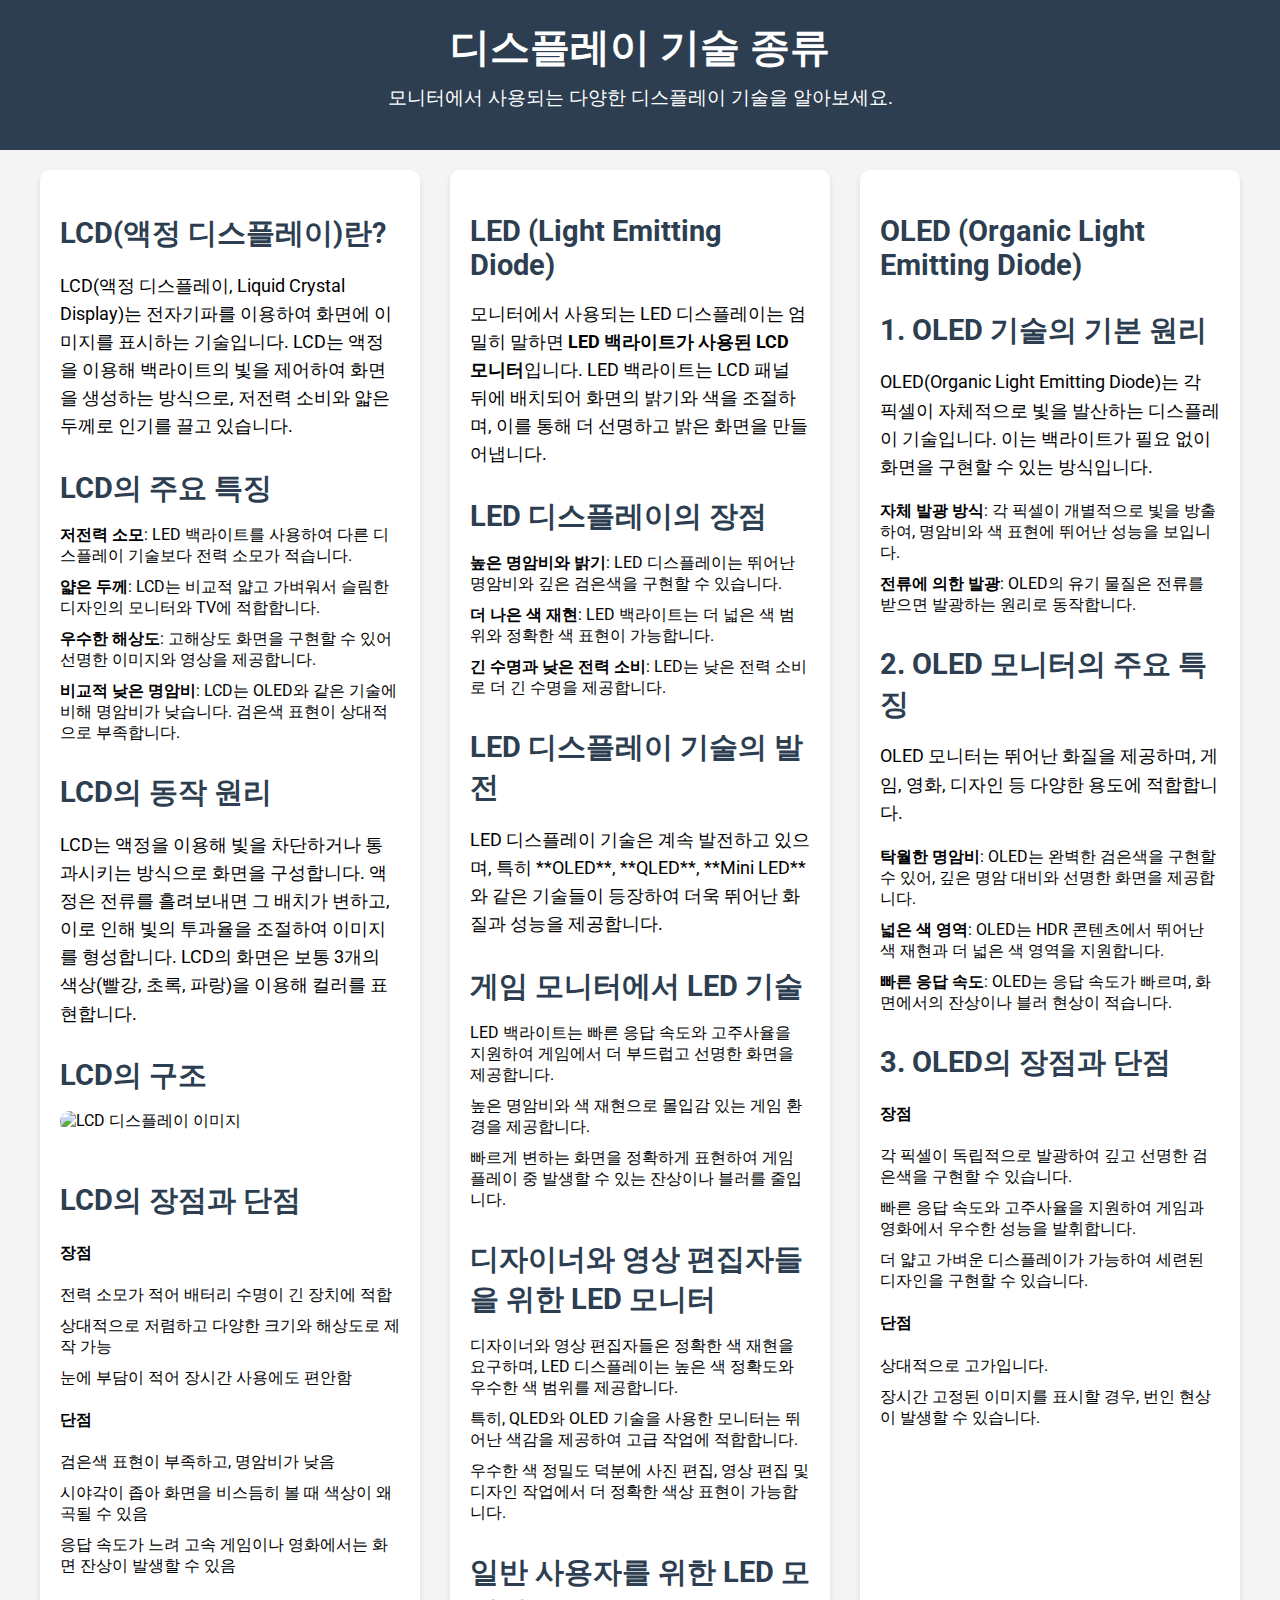
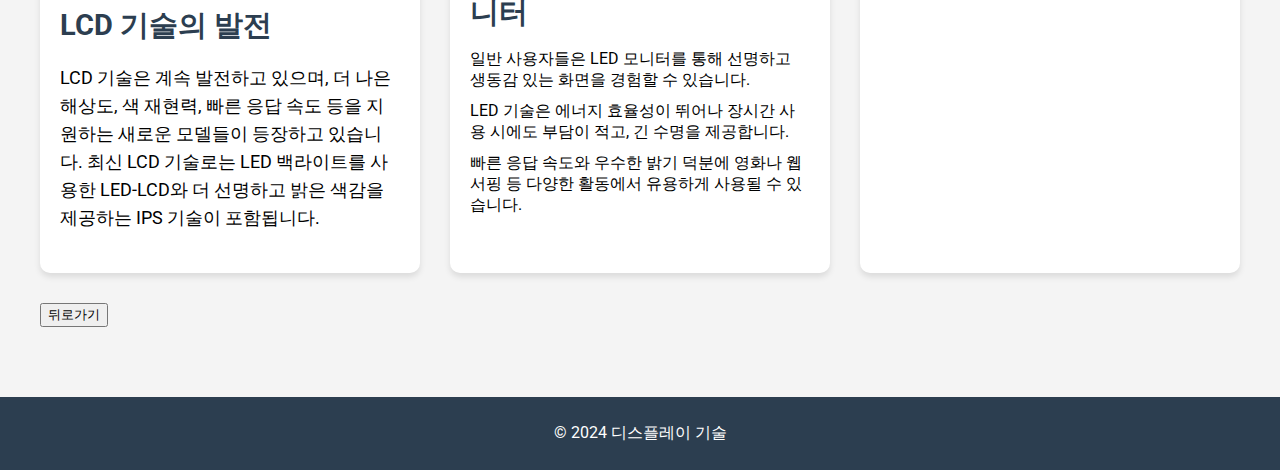
==== commit d6955fb0: "Update display-tech.html" ====
--- a/display-tech.html
+++ b/display-tech.html
@@ -122,9 +122,8 @@
         </ul>
 
       </section>
+      <button onclick="window.history.back()">뒤로가기</button>
     </div>
-
-        <button onclick="window.history.back()">뒤로가기</button>
   </main>
 
   <footer>
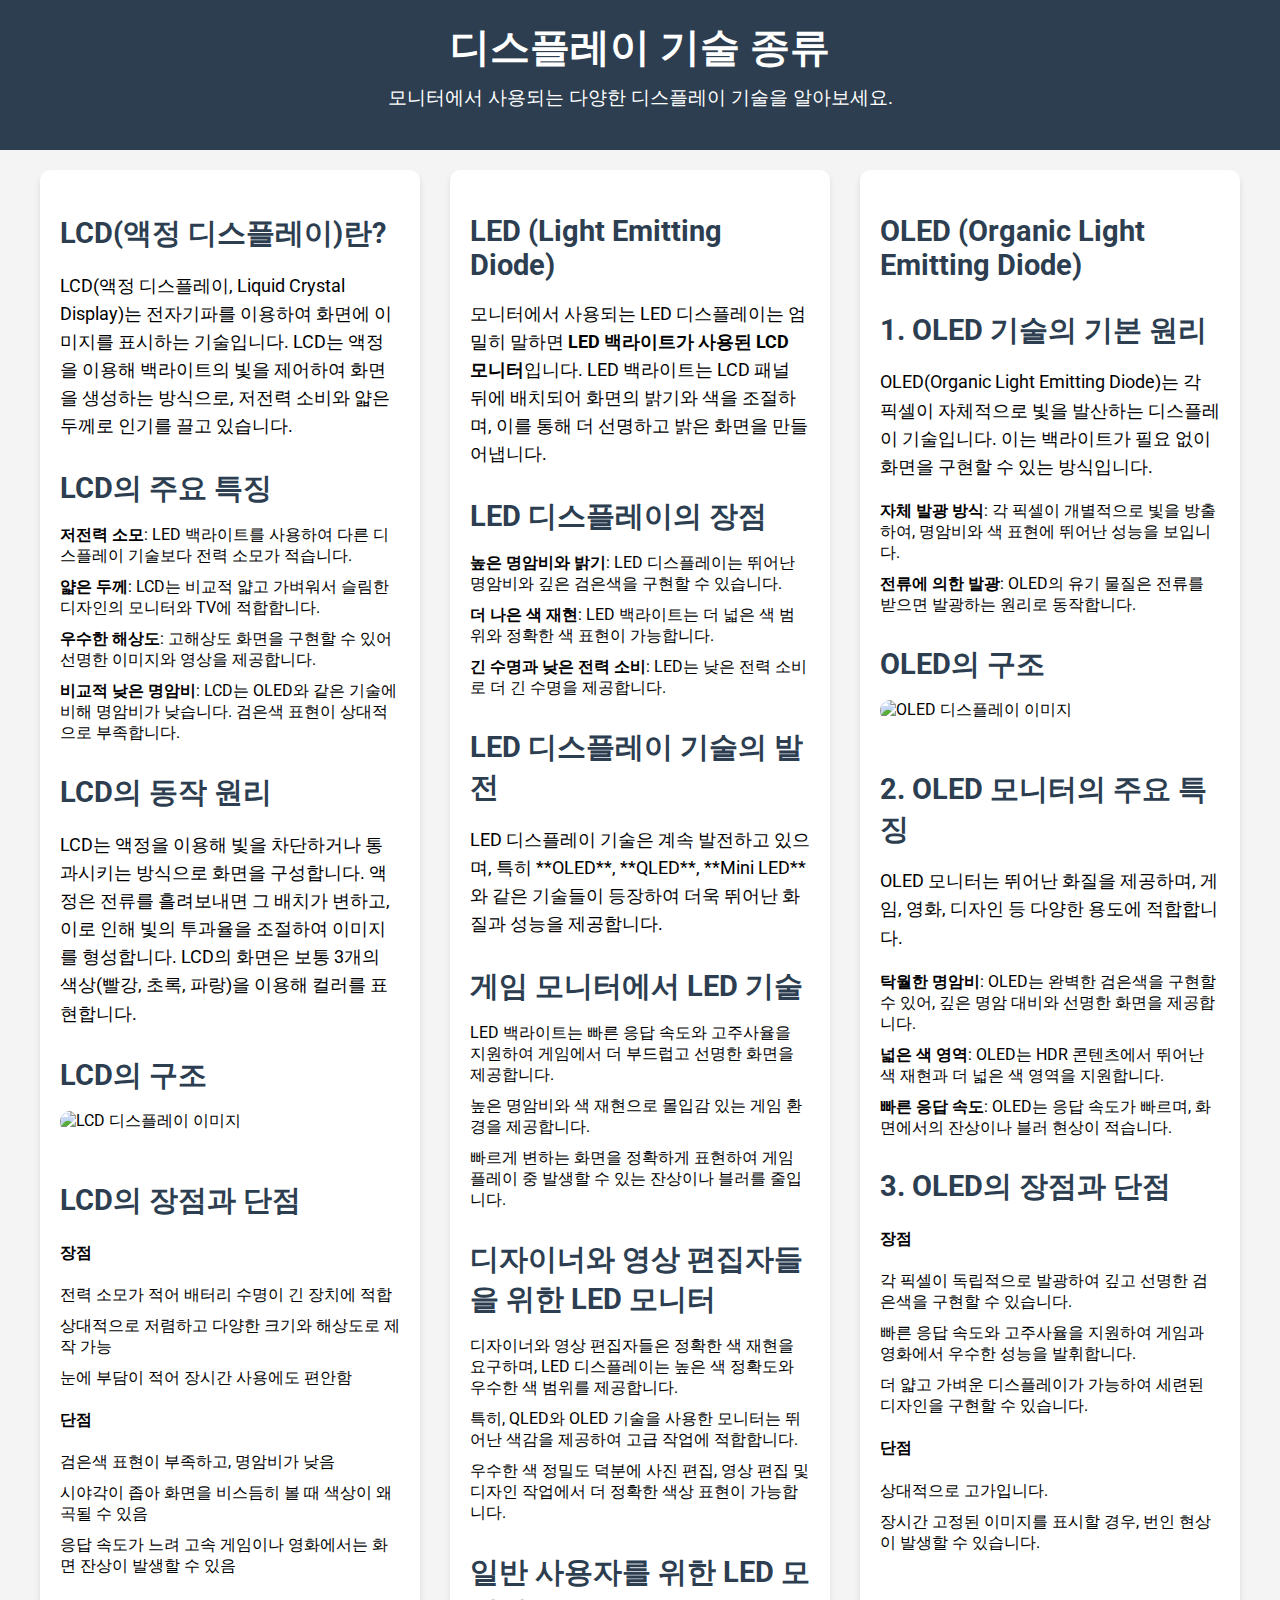
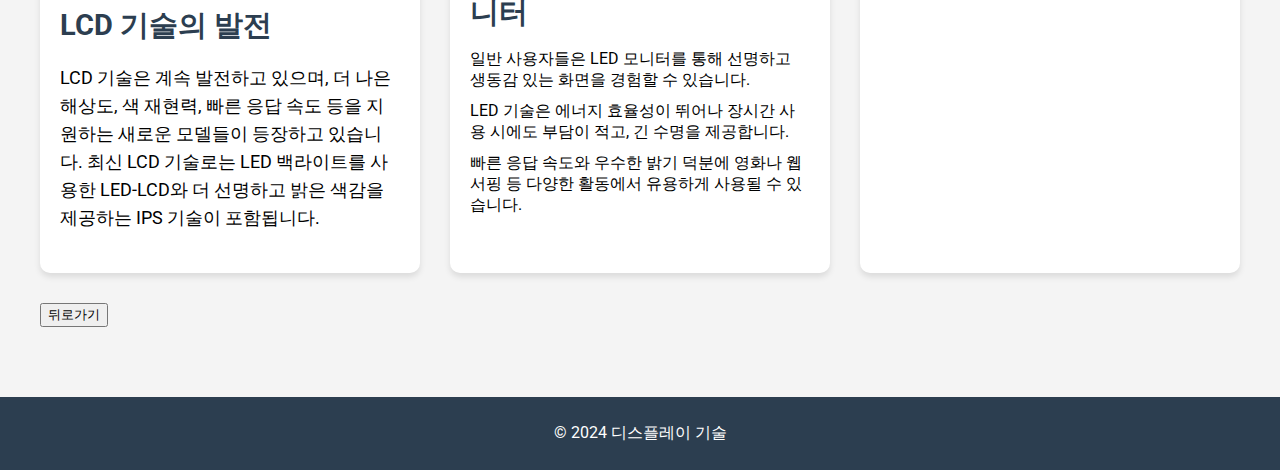
==== commit 2f47240d: "Update display-tech.html" ====
--- a/display-tech.html
+++ b/display-tech.html
@@ -56,7 +56,7 @@
       <section class="product">
         <h2>LED (Light Emitting Diode)</h2>
         <p>모니터에서 사용되는 LED 디스플레이는 엄밀히 말하면 <strong>LED 백라이트가 사용된 LCD 모니터</strong>입니다. LED 백라이트는 LCD 패널 뒤에 배치되어 화면의 밝기와 색을 조절하며, 이를 통해 더 선명하고 밝은 화면을 만들어냅니다.</p>
-
+        
         <h3>LED 디스플레이의 장점</h3>
         <ul>
           <li><strong>높은 명암비와 밝기</strong>: LED 디스플레이는 뛰어난 명암비와 깊은 검은색을 구현할 수 있습니다.</li>
@@ -99,6 +99,9 @@
           <li><strong>전류에 의한 발광</strong>: OLED의 유기 물질은 전류를 받으면 발광하는 원리로 동작합니다.</li>
         </ul>
 
+        <h3>OLED의 구조</h3>
+        <img src="https://news.samsungdisplay.com/wp-content/uploads/2017/06/OLED%ED%8C%A8%EB%84%90-1.jpg" alt="OLED 디스플레이 이미지" class="product-image">
+        
         <h3>2. OLED 모니터의 주요 특징</h3>
         <p>OLED 모니터는 뛰어난 화질을 제공하며, 게임, 영화, 디자인 등 다양한 용도에 적합합니다.</p>
         <ul>
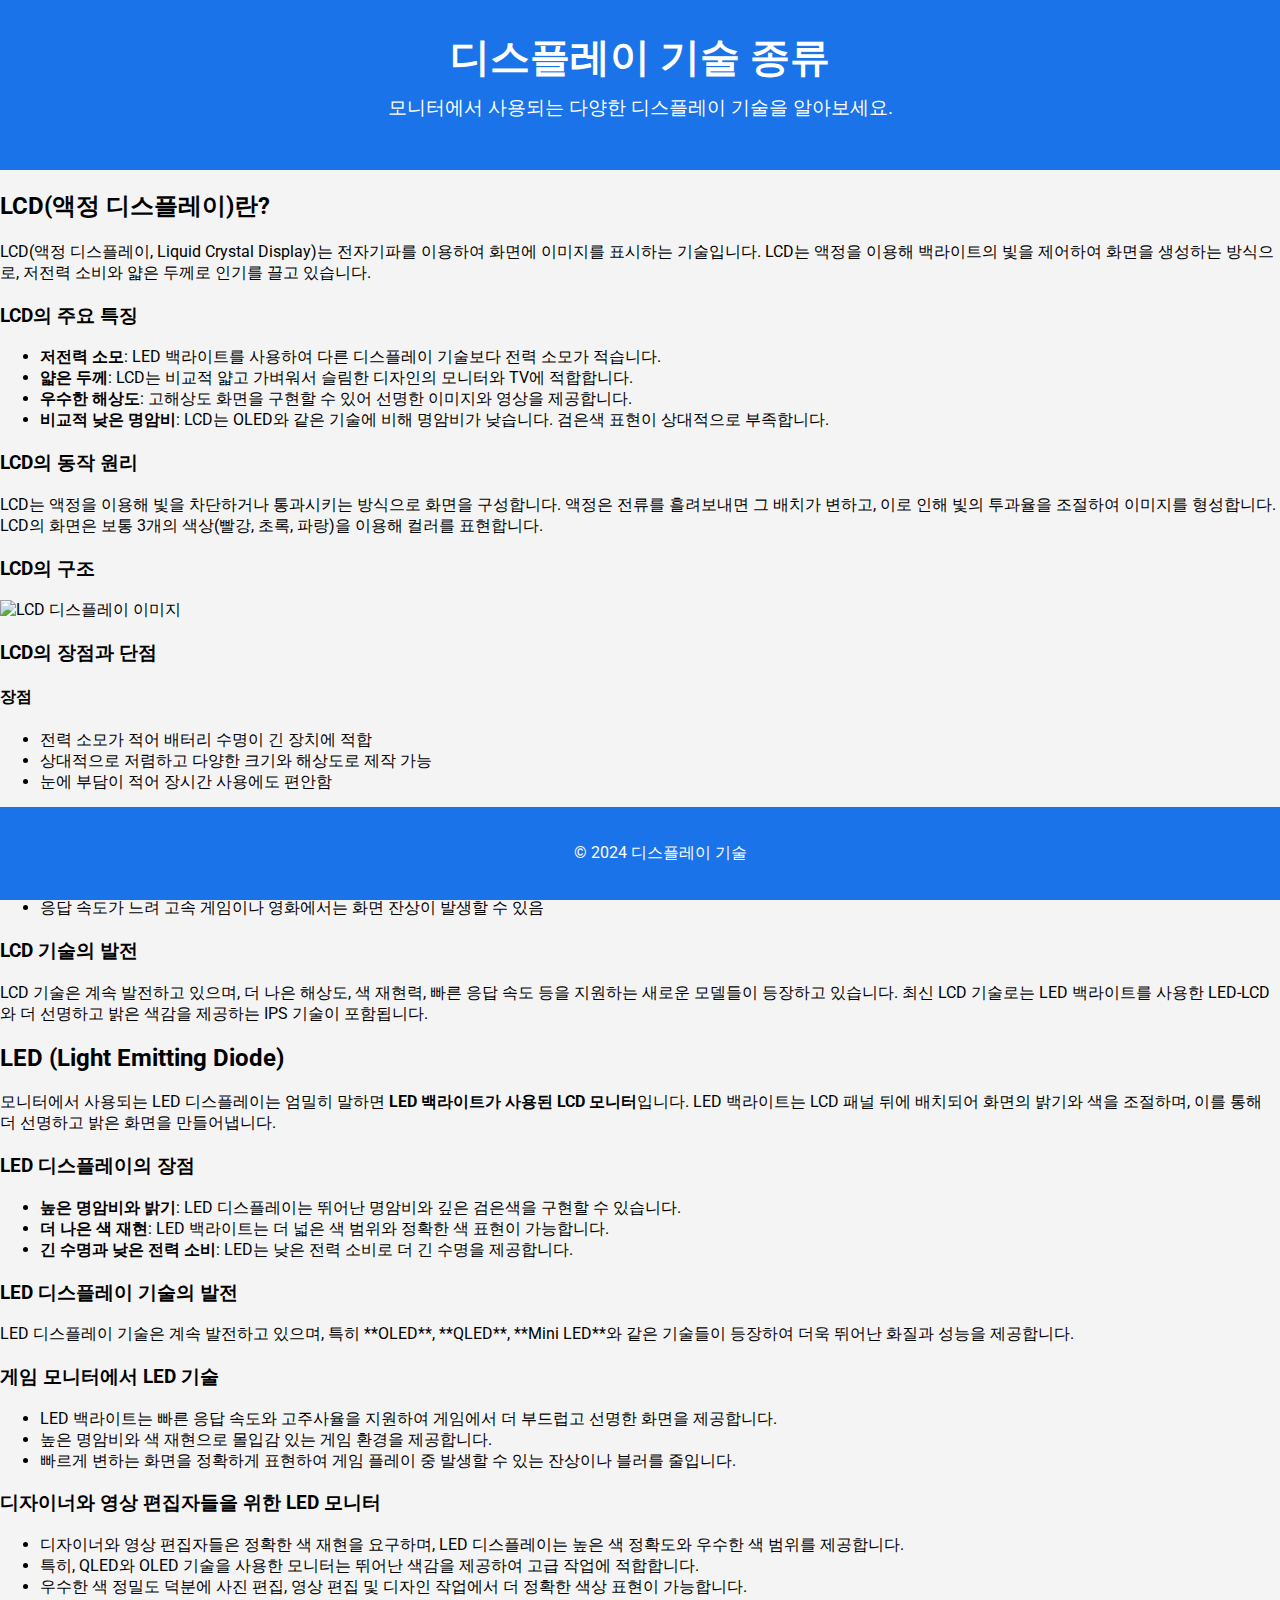
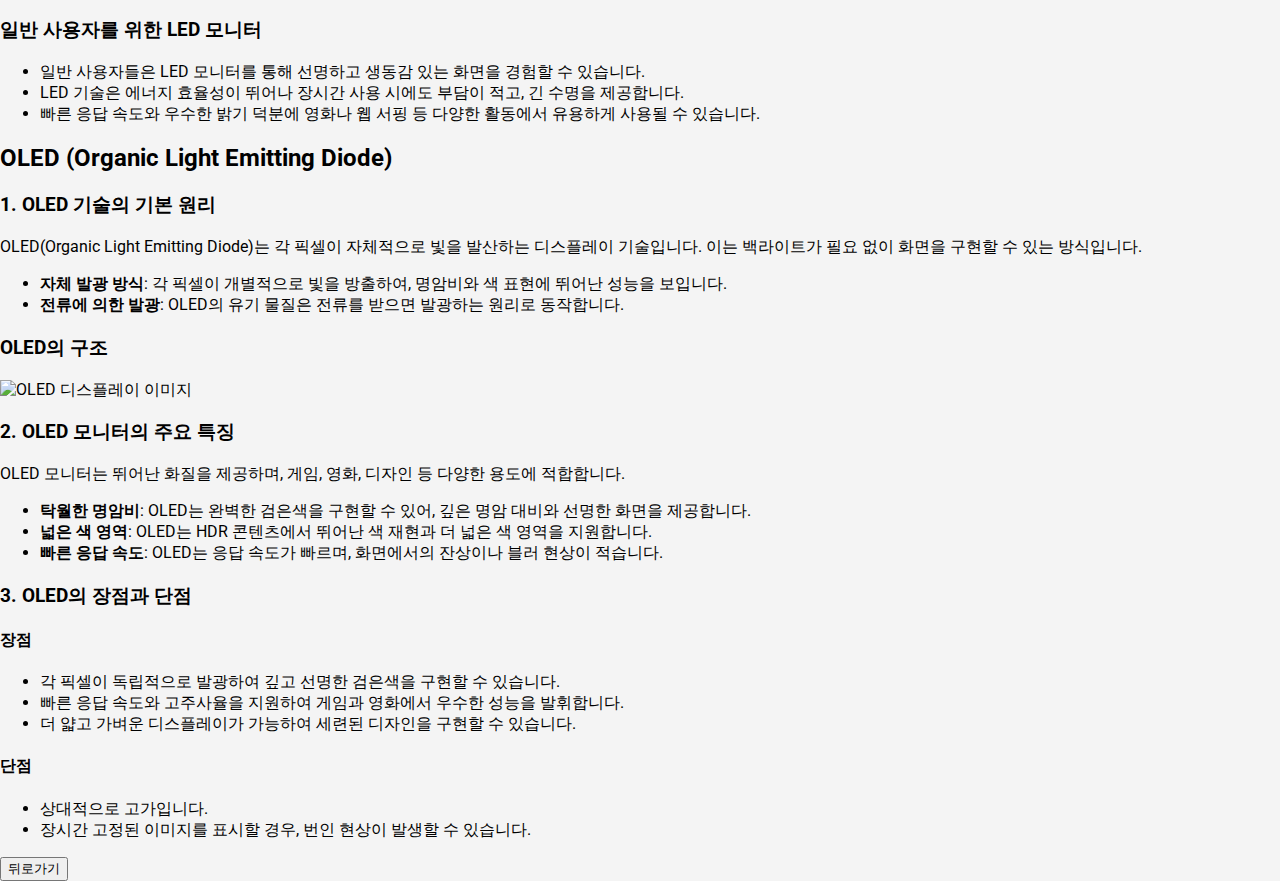
==== commit 0ab2aab2: "Update display-tech.html" ====
--- a/display-tech.html
+++ b/display-tech.html
@@ -5,7 +5,7 @@
   <meta name="viewport" content="width=device-width, initial-scale=1.0">
   <title>디스플레이 기술 종류</title>
   <link href="https://fonts.googleapis.com/css2?family=Roboto:wght@400;500;700&display=swap" rel="stylesheet">
-  <link rel="stylesheet" href="style1.css">
+  <link rel="stylesheet" href="style2.css">
 </head>
 <body>
 
--- a/style2.css
+++ b/style2.css
@@ -0,0 +1,98 @@
+/* 전체 레이아웃 기본 스타일 */
+body {
+  font-family: 'Roboto', sans-serif;
+  margin: 0;
+  padding: 0;
+  box-sizing: border-box;
+  background-color: #f4f4f4;
+}
+
+header {
+  text-align: center;
+  padding: 30px 0;
+  background-color: #1a73e8;
+  color: white;
+}
+
+header h1 {
+  font-size: 2.5rem;
+  margin: 0;
+}
+
+header p {
+  font-size: 1.2rem;
+  margin-top: 10px;
+}
+
+footer {
+  text-align: center;
+  padding: 20px;
+  background-color: #1a73e8;
+  color: white;
+  position: fixed;
+  width: 100%;
+  bottom: 0;
+}
+
+/* 버튼 컨테이너를 그리드로 배치 */
+.button-container {
+  display: grid;
+  grid-template-columns: repeat(2, 1fr); /* 2개의 열로 배치 */
+  gap: 20px;
+  justify-items: center;
+  margin-top: 50px;
+  padding: 20px;
+  max-width: 1200px; /* 버튼들이 화면을 가득 채우지 않도록 최대 너비 설정 */
+  margin-left: auto;
+  margin-right: auto;
+}
+
+/* 각 버튼 스타일링 */
+.gradient-button {
+  background: linear-gradient(45deg, #ff4b2b, #ff416c);
+  color: white;
+  font-size: 1.5rem;
+  padding: 20px 40px;
+  border: none;
+  border-radius: 8px;
+  cursor: pointer;
+  transition: transform 0.3s, box-shadow 0.3s;
+  width: 100%;
+  max-width: 350px; /* 버튼 최대 너비 설정 */
+  text-align: center;
+}
+
+.gradient-button:hover {
+  transform: translateY(-5px);
+  box-shadow: 0 10px 15px rgba(0, 0, 0, 0.1);
+}
+
+.gradient-button:focus {
+  outline: none;
+}
+
+/* 데스크탑 화면에서 버튼들이 균등하게 배치되도록 설정 */
+@media (min-width: 1024px) {
+  .button-container {
+    grid-template-columns: repeat(2, 1fr); /* 두 개의 열로 배치 */
+    gap: 30px;
+  }
+
+  .gradient-button {
+    font-size: 1.5rem;
+    padding: 25px 50px;
+  }
+}
+
+/* 모바일 화면에 맞게 버튼 크기 및 레이아웃 조정 */
+@media (max-width: 768px) {
+  .button-container {
+    grid-template-columns: 1fr; /* 모바일에서는 버튼이 한 열로 나열됨 */
+    padding: 20px;
+  }
+
+  .gradient-button {
+    font-size: 1.2rem;
+    padding: 15px 30px;
+  }
+}
